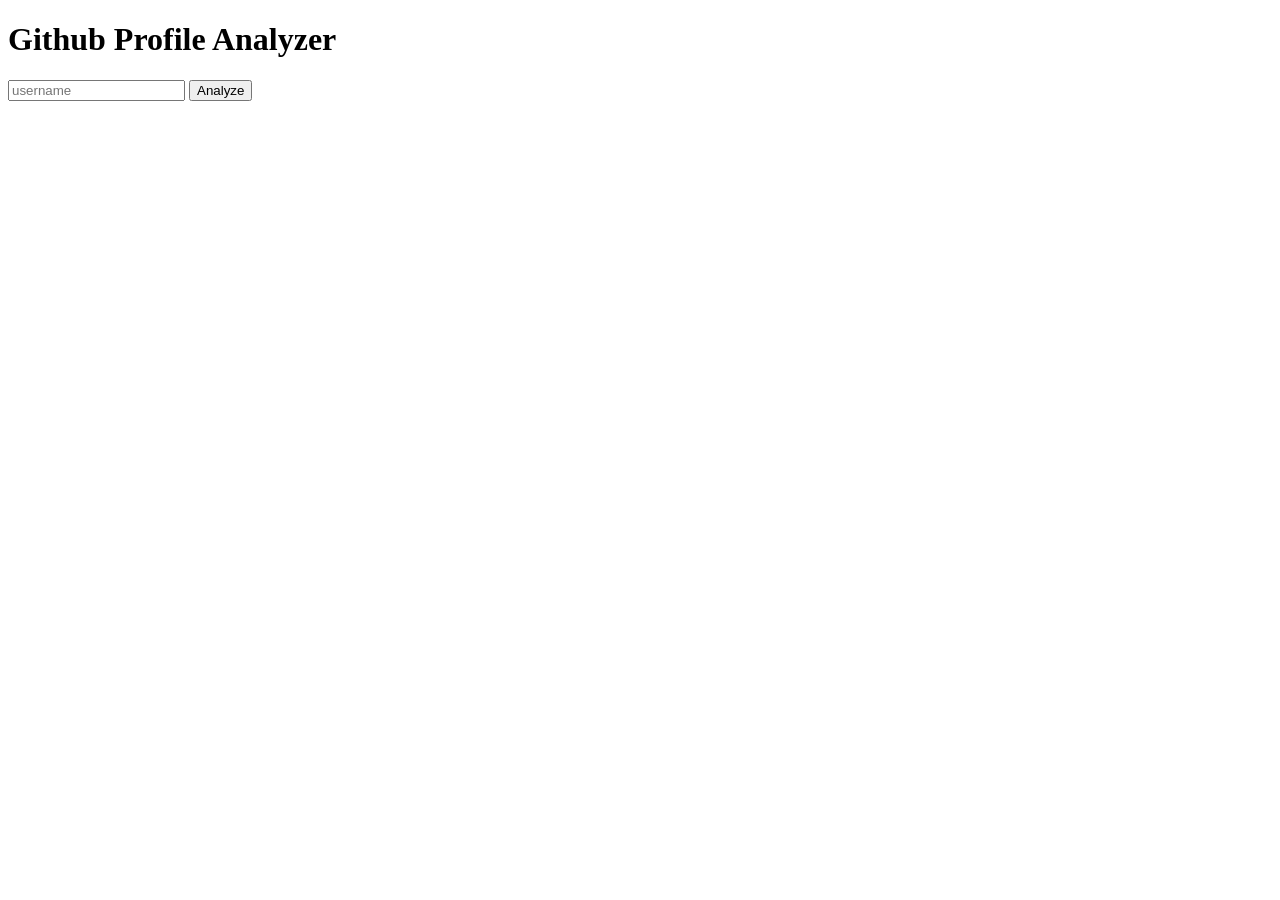
==== frontend/index.html @ 83265010 "initial project setup" ====
<!DOCTYPE html>
<html lang="en">
<head>
<title>github Analyzer</title>
</head>
<body>
    <h1>Github Profile Analyzer</h1>
    <input placeholder="username">
    <button>Analyze</button>
    <div id="results"></div>
</body>
</html>
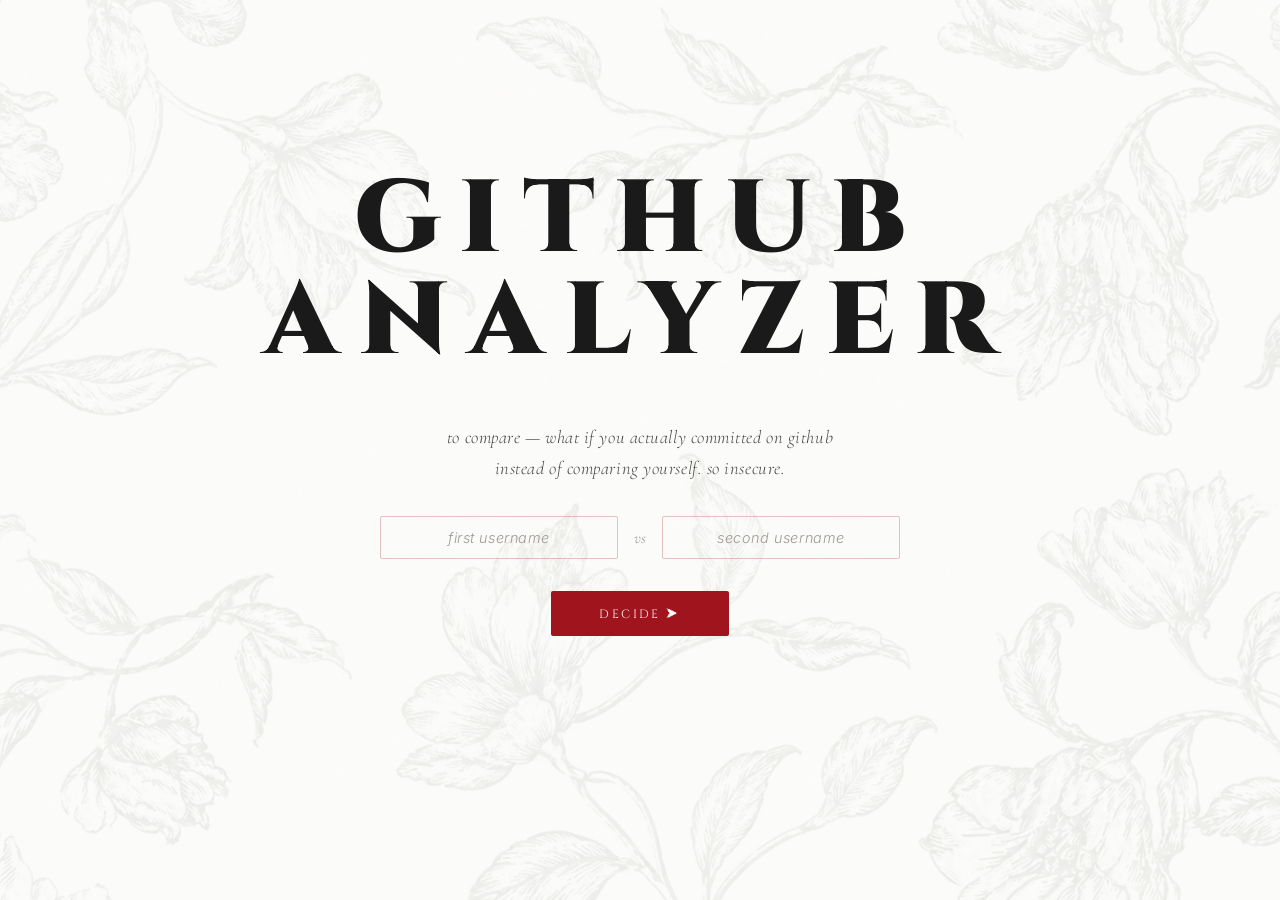
==== commit 0c3a881b: "add dynamic comparison workflow with frontend-backend integration" ====
--- a/frontend/index.html
+++ b/frontend/index.html
@@ -1,12 +1,105 @@
 <!DOCTYPE html>
 <html lang="en">
 <head>
-<title>github Analyzer</title>
+  <meta charset="UTF-8" />
+  <meta name="viewport" content="width=device-width, initial-scale=1.0" />
+  <title>GitHub Analyzer</title>
+  <link href="https://fonts.googleapis.com/css2?family=Cinzel:wght@400;700;900&family=Cormorant+Garamond:ital,wght@0,300;0,600;1,300&family=Inter:wght@300;400;500&display=swap" rel="stylesheet" />
+  <link rel="stylesheet" href="/frontend/style.css" />
 </head>
 <body>
-    <h1>Github Profile Analyzer</h1>
-    <input placeholder="username">
-    <button>Analyze</button>
-    <div id="results"></div>
+
+  <section class="hero">
+
+    <div class="flower-bg"></div>
+
+    <div class="hero-inner">
+
+<div class="heading-wrap">
+  <h1 class="heading">GITHUB<br>ANALYZER</h1>
+</div>
+
+      <div class="center">
+        <p class="subheading">to compare — what if you actually committed on github<br/>instead of comparing yourself. so insecure.</p>
+
+        <div class="inputs">
+          <div class="input-group">
+            <input type="text" id="user1" placeholder="first username" autocomplete="off" />
+          </div>
+          <span class="vs">vs</span>
+          <div class="input-group">
+            <input type="text" id="user2" placeholder="second username" autocomplete="off" />
+          </div>
+        </div>
+
+        <button class="analyze-btn" id="analyze-btn">decide ⮞</button>
+        <p id="error-message"></p>
+        <p id="status-text"></p>
+      </div>
+
+    </div>
+
+  </section>
+
+<script>
+
+document.getElementById("analyze-btn")
+  .addEventListener("click", async function () {
+
+    const user1 =
+      document.getElementById("user1").value.trim()
+
+    const user2 =
+      document.getElementById("user2").value.trim()
+
+    const errorBox =
+      document.getElementById("error-message")
+
+    errorBox.textContent = ""
+
+    if (user1 === "" || user2 === "") {
+
+      errorBox.textContent =
+        "please enter both usernames"
+
+      return
+    }
+
+    // ANALYZING STATE
+    errorBox.textContent =
+      "analyzing github history..."
+
+    try {
+
+      const response = await fetch(
+        `http://127.0.0.1:5000/compare/${user1}/${user2}`
+      )
+
+      const data = await response.json()
+
+      if (data.error) {
+
+        errorBox.textContent =
+          data.error
+
+        return
+      }
+
+      window.location.href =
+        `/frontend/results.html?user1=${user1}&user2=${user2}`
+
+    } catch (error) {
+
+      console.error(error)
+
+      errorBox.textContent =
+        "server unavailable"
+
+    }
+
+})
+
+</script>
+
 </body>
 </html>
--- a/frontend/style.css
+++ b/frontend/style.css
@@ -0,0 +1,192 @@
+*, *::before, *::after {
+  box-sizing: border-box;
+  margin: 0;
+  padding: 0;
+}
+
+:root {
+  --white: #ffffff;
+  --off-white: #f9f8f5;
+  --black: #1a1a1a;
+  --grey-light: #e8e6e0;
+  --grey-mid: #9e9b94;
+  --grey-dark: #4a4845;
+  --red: rgba(160, 20, 30, 1);
+  --red-soft: rgba(160, 20, 30, 0.08);
+  --red-border: rgba(160, 20, 30, 0.25);
+  --font-display: 'Cinzel', serif;
+  --font-serif: 'Cormorant Garamond', Georgia, serif;
+  --font-sans: 'Inter', sans-serif;
+}
+
+html, body {
+  width: 100%;
+  min-height: 100vh;
+  background: var(--off-white);
+  color: var(--black);
+  font-family: var(--font-sans);
+  overflow-x: hidden;
+}
+
+/* ── HERO ── */
+
+.hero {
+  position: relative;
+  min-height: 100vh;
+  display: flex;
+  align-items: center;
+  justify-content: center;
+  overflow: hidden;
+}
+
+.flower-bg {
+  position: absolute;
+  inset: 0;
+  background-image: url('/frontend/bg.png');
+  background-size: cover;
+  background-position: center;
+  opacity: 0.5;
+  z-index: 0;
+}
+
+.hero-inner {
+  position: relative;
+  z-index: 1;
+  display: flex;
+  flex-direction: column;
+  align-items: center;
+  justify-content: center;
+  width: 100%;
+  max-width: 900px;
+  padding: 4rem 2rem;
+  gap: 3rem;
+}
+
+/* ── HEADING + DRAPE ── */
+
+.heading-wrap {
+  position: relative;
+  display: flex;
+  align-items: center;
+  justify-content: center;
+  width: 100%;
+}
+
+.heading {
+  font-family: var(--font-display);
+  font-size: clamp(3.5rem, 8vw, 8rem);
+  font-weight: 900;
+  line-height: 1;
+  color: var(--black);
+  letter-spacing: 0.2em;
+  text-align: center;
+  white-space: nowrap;
+  position: relative;
+  z-index: 0;
+}
+
+
+/* ── CENTER ── */
+
+.center {
+  display: flex;
+  flex-direction: column;
+  align-items: center;
+  text-align: center;
+  gap: 2rem;
+  width: 100%;
+  max-width: 520px;
+}
+
+.subheading {
+  font-family: var(--font-serif);
+  font-style: italic;
+  font-size: 1.15rem;
+  font-weight: 300;
+  color: var(--grey-dark);
+  letter-spacing: 0.03em;
+  line-height: 1.7;
+}
+
+/* ── INPUTS ── */
+
+.inputs {
+  display: flex;
+  align-items: center;
+  gap: 1rem;
+  width: 100%;
+}
+
+.input-group {
+  flex: 1;
+}
+
+.input-group input {
+  width: 100%;
+  background: transparent;
+  border: 1px solid var(--red-border);
+  border-radius: 2px;
+  padding: 0.75rem 1rem;
+  font-family: var(--font-sans);
+  font-size: 0.9rem;
+  font-weight: 300;
+  color: var(--black);
+  letter-spacing: 0.04em;
+  outline: none;
+  transition: border-color 0.3s ease;
+  text-align: center;
+}
+
+.input-group input::placeholder {
+  color: var(--grey-mid);
+  font-style: italic;
+}
+
+.input-group input:focus {
+  border-color: var(--red);
+}
+
+.vs {
+  font-family: var(--font-serif);
+  font-style: italic;
+  font-size: 1rem;
+  color: var(--grey-mid);
+  flex-shrink: 0;
+}
+
+/* ── BUTTON ── */
+
+.analyze-btn {
+  font-family: var(--font-display);
+  font-size: 0.75rem;
+  letter-spacing: 0.2em;
+  color: var(--white);
+  background: var(--red);
+  border: none;
+  padding: 0.9rem 3rem;
+  cursor: pointer;
+  transition: all 0.3s ease;
+  border-radius: 2px;
+  text-transform: uppercase;
+}
+
+.analyze-btn:hover {
+  background: rgba(160, 20, 30, 0.85);
+  transform: translateY(-1px);
+}
+
+.analyze-btn:active {
+  transform: scale(0.98);
+}
+#status-text {
+  margin-top: 0.8rem;
+
+  min-height: 18px;
+
+  font-size: 0.75rem;
+  letter-spacing: 0.08em;
+
+  color: var(--grey-mid);
+
+  text-align: center;
+}
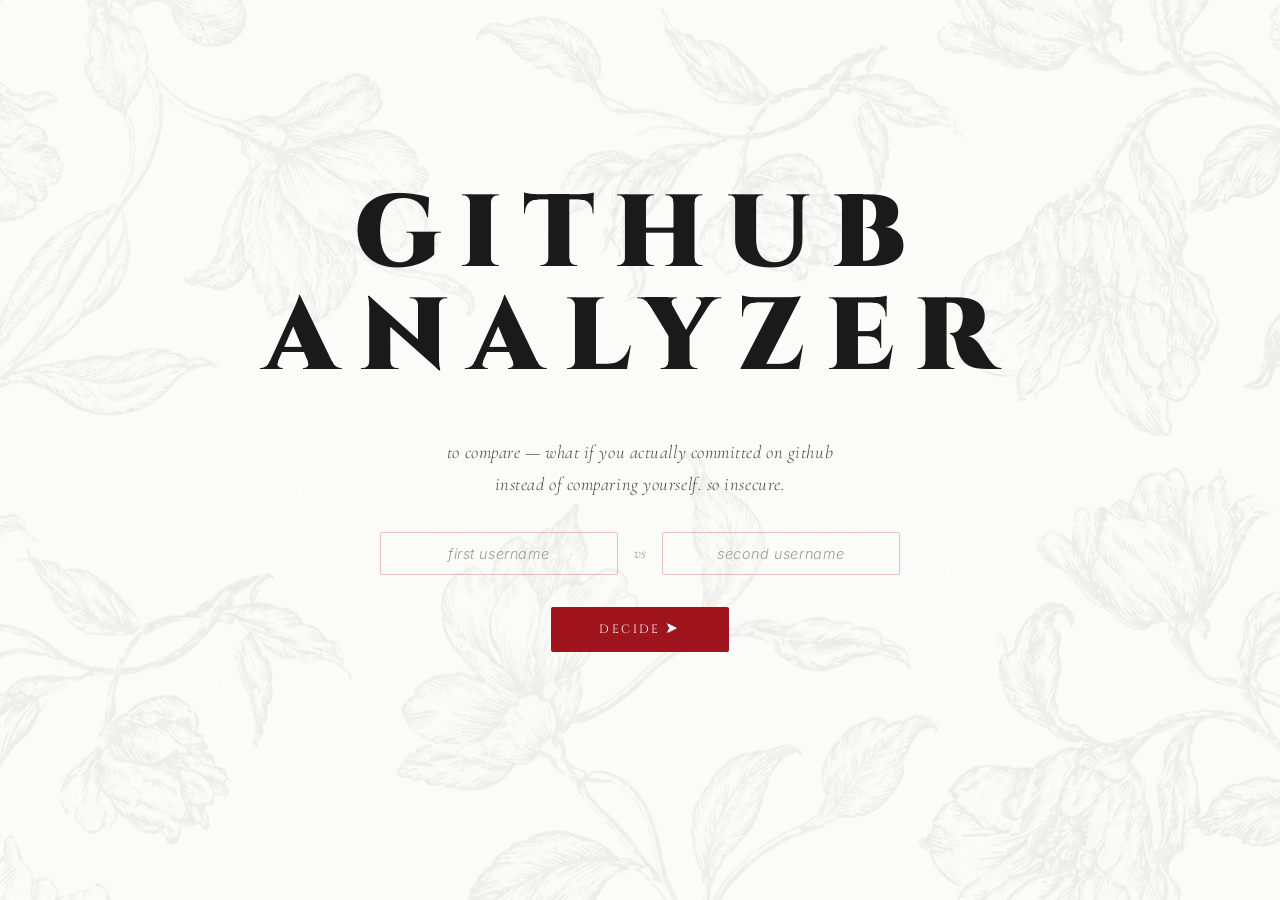
==== commit 0ab4065a: "optimize comparison flow with session storage caching" ====
--- a/frontend/index.html
+++ b/frontend/index.html
@@ -84,6 +84,10 @@
 
         return
       }
+      sessionStorage.setItem(
+        "comparisonData",
+        JSON.stringify(data)
+      )
 
       window.location.href =
         `/frontend/results.html?user1=${user1}&user2=${user2}`
--- a/frontend/style.css
+++ b/frontend/style.css
@@ -179,14 +179,8 @@
   transform: scale(0.98);
 }
 #status-text {
-  margin-top: 0.8rem;
-
-  min-height: 18px;
-
   font-size: 0.75rem;
   letter-spacing: 0.08em;
-
   color: var(--grey-mid);
-
   text-align: center;
 }
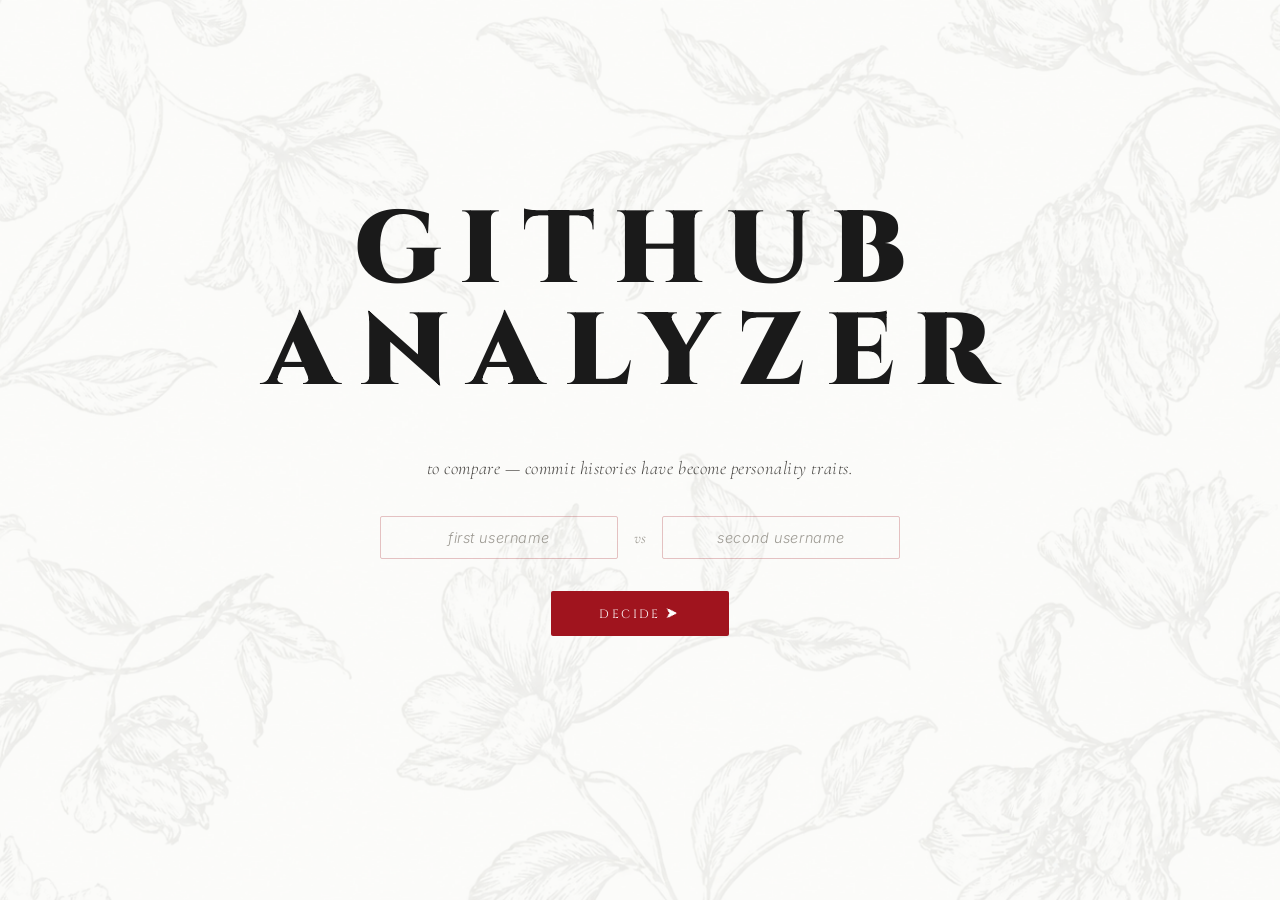
==== commit b8881092: "improve comparison flow and frontend polish" ====
--- a/frontend/index.html
+++ b/frontend/index.html
@@ -20,7 +20,7 @@
 </div>
 
       <div class="center">
-        <p class="subheading">to compare — what if you actually committed on github<br/>instead of comparing yourself. so insecure.</p>
+        <p class="subheading">to compare — commit histories have become personality traits.</p>
 
         <div class="inputs">
           <div class="input-group">
